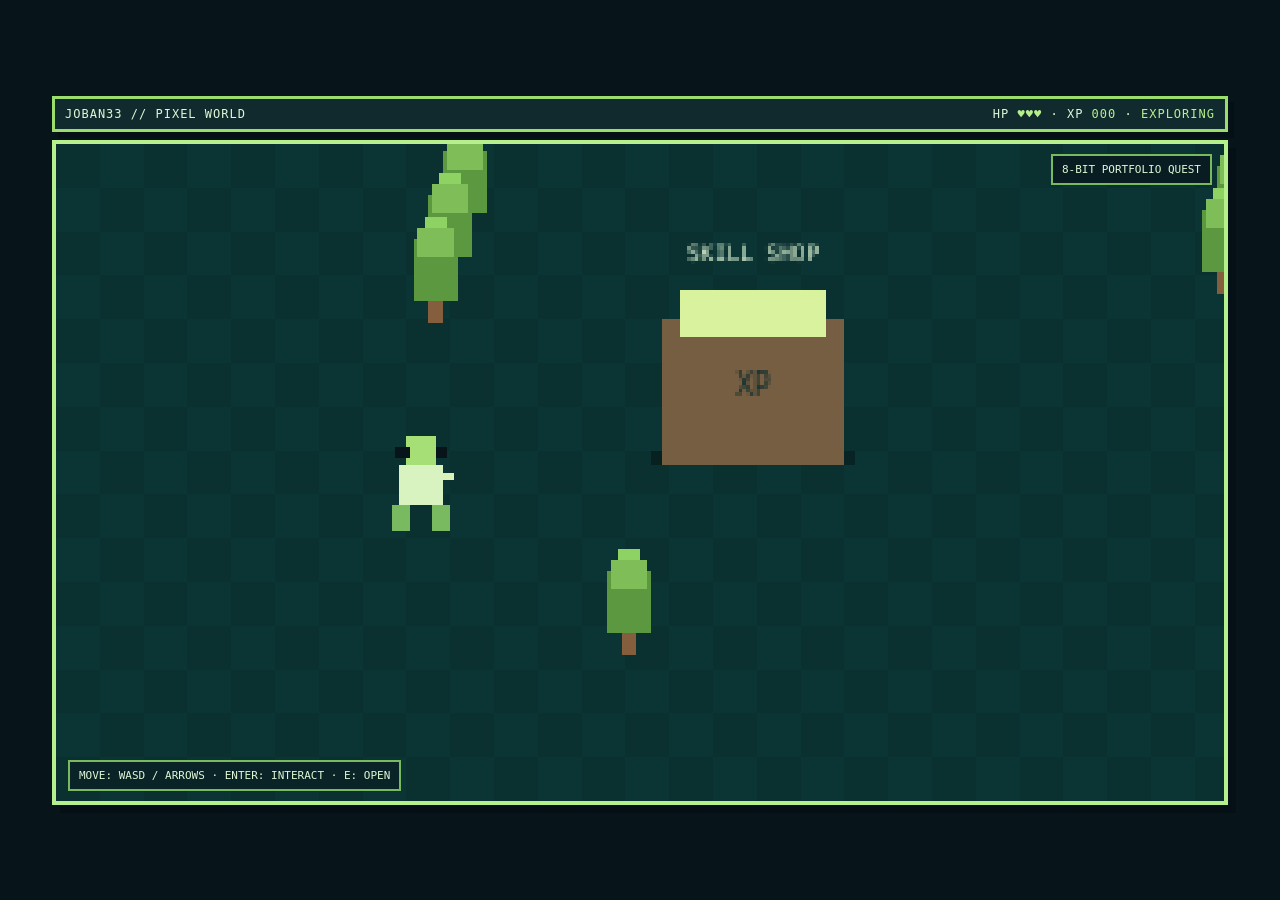
==== index.html @ 0cf8e1a5 "Add GitHub Pages entry point for pixel world" ====
<!doctype html>
<html lang="en"><head><meta charset="utf-8"><meta name="viewport" content="width=device-width,initial-scale=1"><meta http-equiv="refresh" content="0; url=./pixel-world.html"><title>Joban33 | Pixel World</title></head><body><p>Loading <a href="./pixel-world.html">Joban33 Pixel World</a>…</p></body></html>
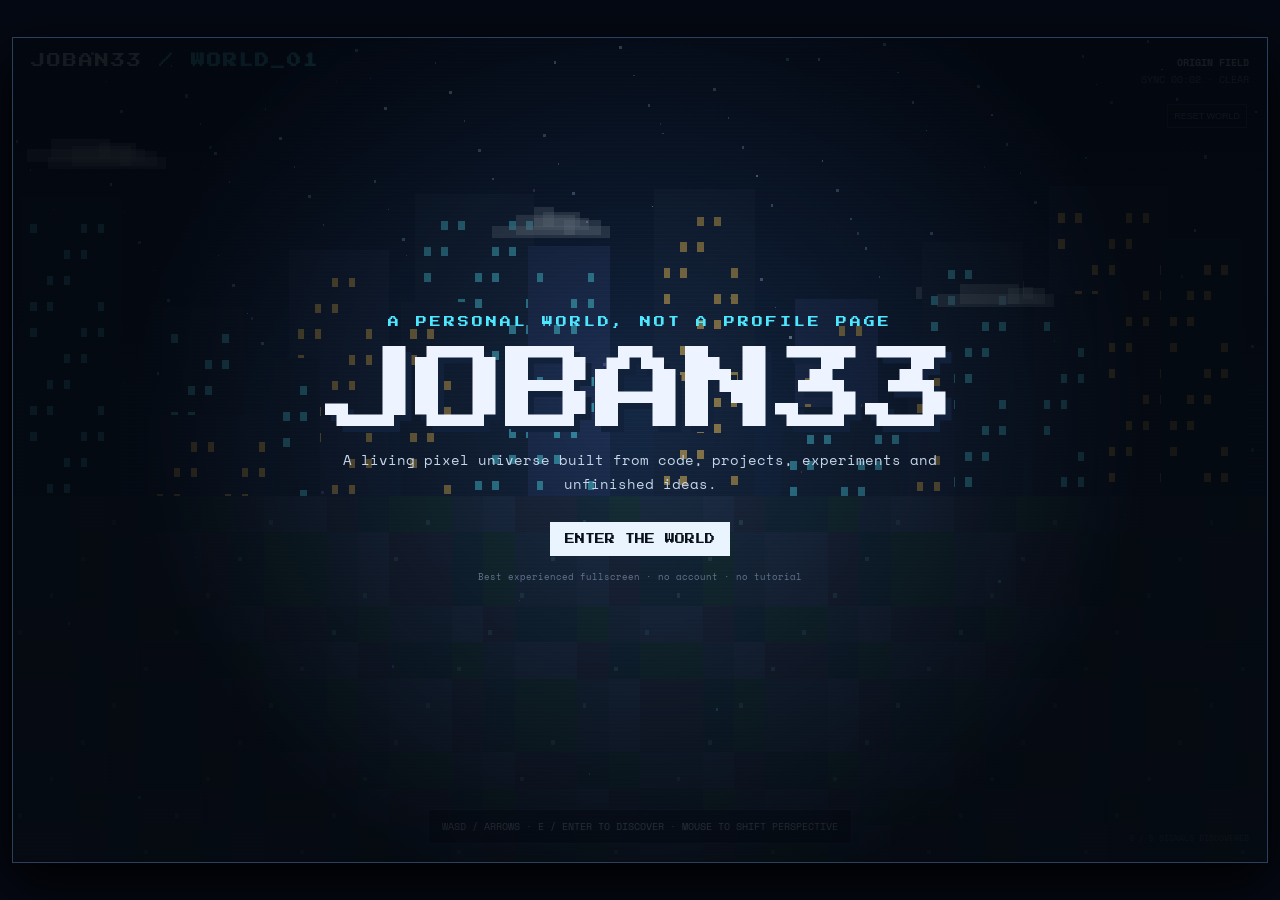
==== commit ac755683: "Launch next-gen world as portfolio entry" ====
--- a/index.html
+++ b/index.html
@@ -1,2 +1,13 @@
 <!doctype html>
-<html lang="en"><head><meta charset="utf-8"><meta name="viewport" content="width=device-width,initial-scale=1"><meta http-equiv="refresh" content="0; url=./pixel-world.html"><title>Joban33 | Pixel World</title></head><body><p>Loading <a href="./pixel-world.html">Joban33 Pixel World</a>…</p></body></html>+<html lang="en">
+<head>
+<meta charset="utf-8">
+<meta name="viewport" content="width=device-width,initial-scale=1">
+<meta name="theme-color" content="#050913">
+<title>JOBAN33 / A WORLD IN MOTION</title>
+<meta http-equiv="refresh" content="0; url=./nextworld.html">
+</head>
+<body style="margin:0;background:#050913;color:#eef4ff;font-family:monospace">
+<p>Entering the world… <a href="./nextworld.html" style="color:#4de8ff">continue</a></p>
+</body>
+</html>
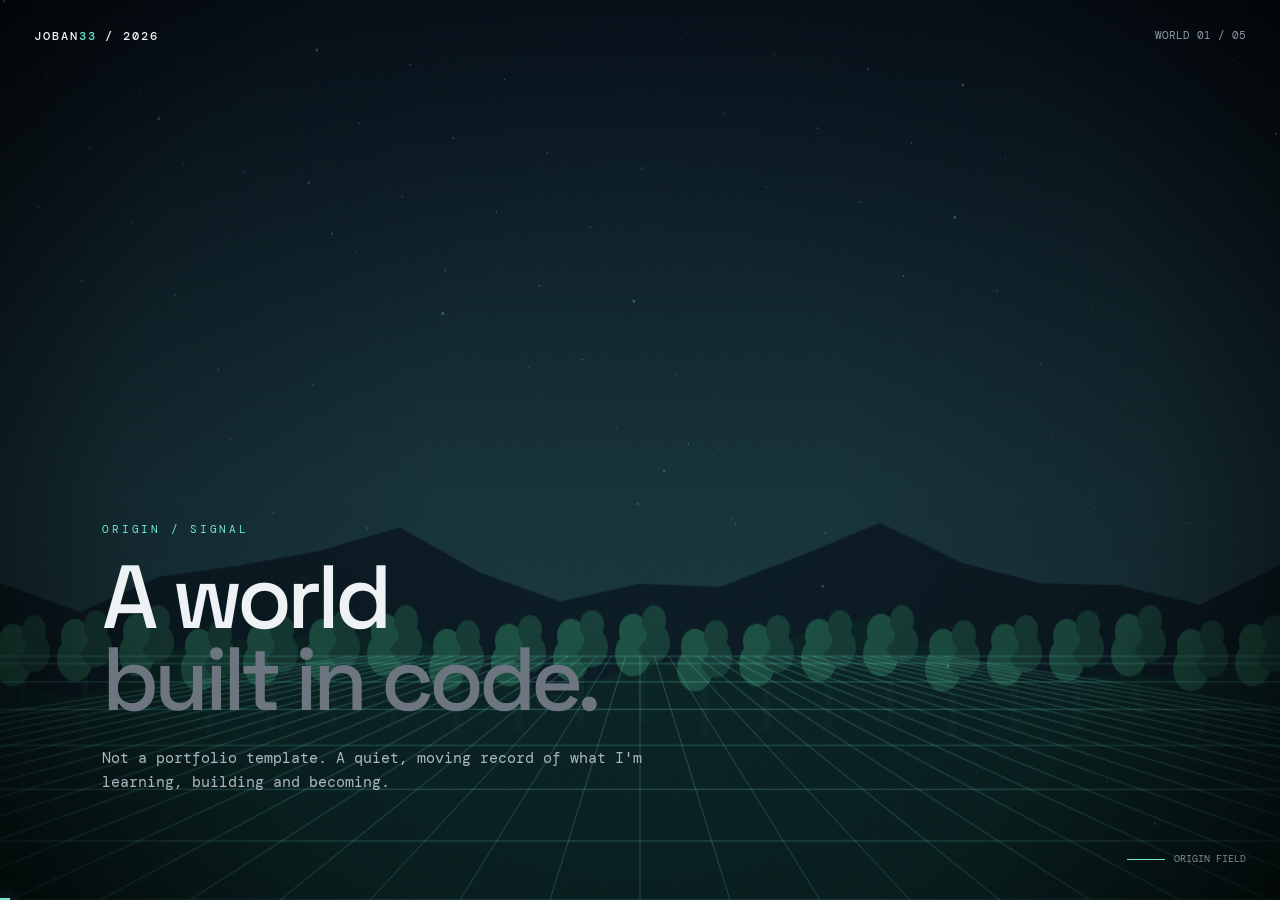
==== commit c457ad2f: "Launch cinematic autonomous portfolio" ====
--- a/index.html
+++ b/index.html
@@ -1,13 +1 @@
-<!doctype html>
-<html lang="en">
-<head>
-<meta charset="utf-8">
-<meta name="viewport" content="width=device-width,initial-scale=1">
-<meta name="theme-color" content="#050913">
-<title>JOBAN33 / A WORLD IN MOTION</title>
-<meta http-equiv="refresh" content="0; url=./nextworld.html">
-</head>
-<body style="margin:0;background:#050913;color:#eef4ff;font-family:monospace">
-<p>Entering the world… <a href="./nextworld.html" style="color:#4de8ff">continue</a></p>
-</body>
-</html>+<!doctype html><html lang="en"><head><meta charset="utf-8"><meta name="viewport" content="width=device-width,initial-scale=1"><title>JOBAN33 — A World Built in Code</title><style>@import url('https://fonts.googleapis.com/css2?family=DM+Mono:wght@400;500&family=Space+Grotesk:wght@400;500;600&display=swap');*{box-sizing:border-box}html,body{margin:0;width:100%;height:100%;overflow:hidden;background:#05070b;color:#eef2f5}body{font-family:'Space Grotesk',sans-serif}.stage{position:fixed;inset:0;background:#05070b}canvas{position:absolute;inset:0;width:100%;height:100%}.grain{position:absolute;inset:0;pointer-events:none;opacity:.07;z-index:5;background-image:url("data:image/svg+xml,%3Csvg xmlns='http://www.w3.org/2000/svg' width='180' height='180'%3E%3Cfilter id='n'%3E%3CfeTurbulence baseFrequency='.8' numOctaves='4' stitchTiles='stitch'/%3E%3C/filter%3E%3Crect width='100%25' height='100%25' filter='url(%23n)' opacity='.5'/%3E%3C/svg%3E")}.vignette{position:absolute;inset:0;z-index:6;pointer-events:none;background:radial-gradient(circle at 50% 48%,transparent 25%,rgba(0,0,0,.22) 65%,rgba(0,0,0,.78))}.hud{position:absolute;z-index:10;inset:0;pointer-events:none;padding:28px 34px;display:flex;justify-content:space-between;align-items:flex-start}.brand{font:500 12px 'DM Mono';letter-spacing:.16em}.brand span{color:#71e6d0}.count{font:11px 'DM Mono';color:#8e99a5}.copy{position:absolute;z-index:11;left:8vw;bottom:10vh;max-width:760px;pointer-events:none}.eyebrow{font:11px 'DM Mono';letter-spacing:.25em;color:#71e6d0;margin-bottom:20px;text-transform:uppercase}.title{font-size:clamp(38px,7vw,100px);line-height:.92;letter-spacing:-.055em;font-weight:500;margin:0}.title .dim{color:#6d7680}.desc{font:15px/1.65 'DM Mono';color:#aeb8c1;max-width:590px;margin-top:25px}.sceneLabel{position:absolute;z-index:11;right:34px;bottom:32px;text-align:right;font:10px/1.8 'DM Mono';color:#7e8995}.line{display:inline-block;width:38px;height:1px;background:#71e6d0;vertical-align:middle;margin-right:9px}.progress{position:absolute;left:0;bottom:0;height:2px;background:#71e6d0;z-index:12;box-shadow:0 0 15px #71e6d0}.project{position:absolute;z-index:11;right:8vw;top:24vh;width:min(340px,32vw);padding:18px;border-left:1px solid #ffffff2a;background:linear-gradient(90deg,#071018b8,transparent);font:11px/1.7 'DM Mono';color:#aeb8c1;opacity:0;transform:translateY(12px);transition:.8s}.project.show{opacity:1;transform:none}.project b{display:block;color:#f1f4f6;font:500 18px 'Space Grotesk';margin-bottom:7px}.fade{position:absolute;inset:0;background:#05070b;z-index:20;pointer-events:none;opacity:1;transition:opacity 1.2s}.fade.out{opacity:0}.end{position:absolute;z-index:15;inset:0;display:grid;place-items:center;text-align:center;opacity:0;pointer-events:none;transition:1.5s;background:radial-gradient(circle,#10231f22,#05070bcc)}.end.show{opacity:1}.end h2{font-size:clamp(30px,6vw,76px);font-weight:500;letter-spacing:-.05em;margin:0}.end p{font:11px 'DM Mono';color:#8f9aa4;margin-top:16px}@media(max-width:700px){.hud{padding:18px}.copy{left:7vw;bottom:12vh}.desc{font-size:11px;max-width:80vw}.project{right:7vw;top:18vh;width:65vw}.sceneLabel{right:18px;bottom:18px}.brand{font-size:10px}.count{font-size:9px}}</style></head><body><main class="stage"><canvas id="c" width="1280" height="720"></canvas><div class="grain"></div><div class="vignette"></div><div class="hud"><div class="brand">JOBAN<span>33</span> / 2026</div><div class="count" id="count">WORLD 01 / 05</div></div><section class="copy"><div class="eyebrow" id="eyebrow">ORIGIN / SIGNAL</div><h1 class="title" id="title">A world<br><span class="dim">built in code.</span></h1><p class="desc" id="desc">Not a portfolio template. A quiet, moving record of what I'm learning, building and becoming.</p></section><aside class="project" id="project"><b id="pname"></b><span id="ptext"></span></aside><div class="sceneLabel"><span class="line"></span><span id="label">ORIGIN FIELD</span></div><div class="progress" id="progress"></div><div class="fade" id="fade"></div><div class="end" id="end"><div><h2>KEEP BUILDING.</h2><p>JOBAN33 · AI / SOFTWARE / WEB</p></div></div></main><script>const c=document.getElementById('c'),x=c.getContext('2d'),W=1280,H=720,TAU=Math.PI*2;let t=0,scene=-1,sceneStart=0;const S=[{ey:'ORIGIN / SIGNAL',title:'A world<br><span class="dim">built in code.</span>',desc:'Not a portfolio template. A quiet, moving record of what I\'m learning, building and becoming.',label:'ORIGIN FIELD',dur:10500,accent:'#71e6d0'},{ey:'01 / BUILD',title:'Ideas become<br><span class="dim">interfaces.</span>',desc:'Software should feel deliberate. Fast systems, expressive interfaces and products with a point of view.',label:'THE BUILD DISTRICT',dur:10500,accent:'#68b8ff'},{ey:'02 / EXPERIMENT',title:'Break it.<br><span class="dim">Rebuild it.</span>',desc:'Python, C++, JavaScript, AI/ML and the uncomfortable work between knowing something and actually understanding it.',label:'EXPERIMENTAL BASIN',dur:10500,accent:'#a786ff'},{ey:'03 / PROJECTS',title:'Things I<br><span class="dim">actually shipped.</span>',desc:'A converter. A cinematic web experiment. More experiments in the queue. The work matters more than the badge.',label:'PROJECT ARCHIVE',dur:11500,accent:'#ffd166',project:['IMAGE CONVERTER','A practical image conversion tool built around a simple idea: make the workflow disappear.']},{ey:'04 / NEXT',title:'Still<br><span class="dim">under construction.</span>',desc:'AI / ML. Software. Products. The interesting part is what has not been built yet.',label:'FUTURE EDGE',dur:11500,accent:'#ff719c'}];function setScene(i){scene=i;sceneStart=t;let s=S[i];document.getElementById('eyebrow').innerHTML=s.ey;document.getElementById('title').innerHTML=s.title;document.getElementById('desc').textContent=s.desc;document.getElementById('label').textContent=s.label;document.getElementById('count').textContent='WORLD 0'+(i+1)+' / 05';document.getElementById('project').classList.remove('show');if(s.project){document.getElementById('pname').textContent=s.project[0];document.getElementById('ptext').textContent=s.project[1];setTimeout(()=>document.getElementById('project').classList.add('show'),500)}document.getElementById('fade').classList.remove('out');setTimeout(()=>document.getElementById('fade').classList.add('out'),80)}function sky(){let g=x.createLinearGradient(0,0,0,H);g.addColorStop(0,'#07121d');g.addColorStop(.55,'#17333a');g.addColorStop(1,'#203e47');x.fillStyle=g;x.fillRect(0,0,W,H)}function stars(a){for(let i=0;i<110;i++){let xx=(i*137+t*.03)%W,yy=(i*71)%430;x.globalAlpha=a*(.3+.35*Math.sin(t*.02+i));x.fillStyle=i%5===0?'#b7fff1':'#b7c7d8';x.fillRect(xx,yy,i%7===0?2:1,i%7===0?2:1)}x.globalAlpha=1}function horizon(y,col,p){x.fillStyle=col;x.beginPath();x.moveTo(0,H);x.lineTo(0,y);for(let i=0;i<=W;i+=80)x.lineTo(i,y+Math.sin(i*.012+p)*25+Math.sin(i*.027)*12);x.lineTo(W,H);x.fill()}function grid(y,col,scale){x.strokeStyle=col;x.lineWidth=1;x.globalAlpha=.28;for(let i=-20;i<22;i++){let xx=W/2+i*scale;x.beginPath();x.moveTo(W/2+(xx-W/2)*.16,y);x.lineTo(xx,H);x.stroke()}for(let j=0;j<8;j++){let yy=y+Math.pow(j/7,1.8)*(H-y);x.beginPath();x.moveTo(0,yy);x.lineTo(W,yy);x.stroke()}x.globalAlpha=1}function city(base,neon){for(let i=0;i<35;i++){let w=24+(i*17)%58,h=50+(i*43)%210,xx=i*45-30,yy=base-h;x.fillStyle=i%4===0?'#172638':'#101b29';x.fillRect(xx,yy,w,h);for(let wy=yy+15;wy<base-10;wy+=18)for(let wx=xx+7;wx<xx+w-5;wx+=13)if((i+Math.floor(wy))%4<2){x.fillStyle=neon;x.globalAlpha=.2+(i%3)*.12;x.fillRect(wx,wy,4,5)}x.globalAlpha=1}}function trees(base){for(let i=0;i<24;i++){let xx=i*62-40,yy=base-(i%4)*4;x.fillStyle='#0d2929';x.fillRect(xx-3,yy-55,7,55);for(let q=0;q<4;q++){x.fillStyle=q%2?'#173e38':'#1d5144';x.beginPath();x.arc(xx+(q%2?12:-9),yy-55-q*9,18-q*2,0,TAU);x.fill()}}}function particles(color,count){for(let i=0;i<count;i++){let xx=(i*83+t*(.25+i%4*.04))%W,yy=(i*47+t*(.12+i%3*.02))%H;x.globalAlpha=.2+.25*Math.sin(t*.03+i);x.fillStyle=color;x.fillRect(xx,yy,1+(i%2),1+(i%2))}x.globalAlpha=1}function draw(s){sky();if(scene===0){stars(.8);horizon(455,'#0b1b24',t*.005);horizon(525,'#0a2525',t*.01);trees(590);grid(525,s.accent,90);particles(s.accent,30)}else if(scene===1){stars(.35);horizon(330,'#0b1825',t*.008);city(585,s.accent);grid(575,s.accent,100);particles(s.accent,38)}else if(scene===2){stars(.8);horizon(380,'#101529',t*.015);horizon(510,'#14162a',t*.01);grid(515,s.accent,80);particles(s.accent,65);for(let i=0;i<5;i++){let xx=180+i*230,yy=310+Math.sin(t*.02+i)*35;x.fillStyle='#17223a';x.fillRect(xx,yy,70,70);x.strokeStyle=s.accent;x.strokeRect(xx,yy,70,70)}}else if(scene===3){stars(.3);horizon(360,'#131923',t*.006);city(590,s.accent);for(let i=0;i<5;i++){let xx=140+i*245,yy=335+(i%2)*30;x.fillStyle='#202b38';x.fillRect(xx,yy,170,160);x.strokeStyle=s.accent;x.globalAlpha=.7;x.strokeRect(xx,yy,170,160);x.globalAlpha=1;x.fillStyle='#dfe8ef';x.font='11px DM Mono';x.fillText(['IMAGE','BLACK','SYSTEM','LAB','BUILD'][i],xx+16,yy+145)}particles(s.accent,30)}else{stars(1);horizon(340,'#0c1020',t*.01);horizon(500,'#111426',t*.006);grid(510,s.accent,100);particles(s.accent,90);let cx=640,cy=330;for(let i=0;i<6;i++){x.strokeStyle=s.accent;x.globalAlpha=.12;x.beginPath();x.arc(cx,cy,60+i*42+Math.sin(t*.02+i)*8,0,TAU);x.stroke()}x.globalAlpha=1}}function loop(ms){t=ms/16;if(scene<0){setScene(0)}let s=S[scene],p=Math.min(1,(t-sceneStart)/s.dur);document.getElementById('progress').style.width=p*100+'%';if(p>=1){if(scene===S.length-1){document.getElementById('end').classList.add('show');setTimeout(()=>{document.getElementById('end').classList.remove('show');setScene(0)},2600)}else setScene(scene+1)}draw(s);requestAnimationFrame(loop)}requestAnimationFrame(loop);</script></body></html>
